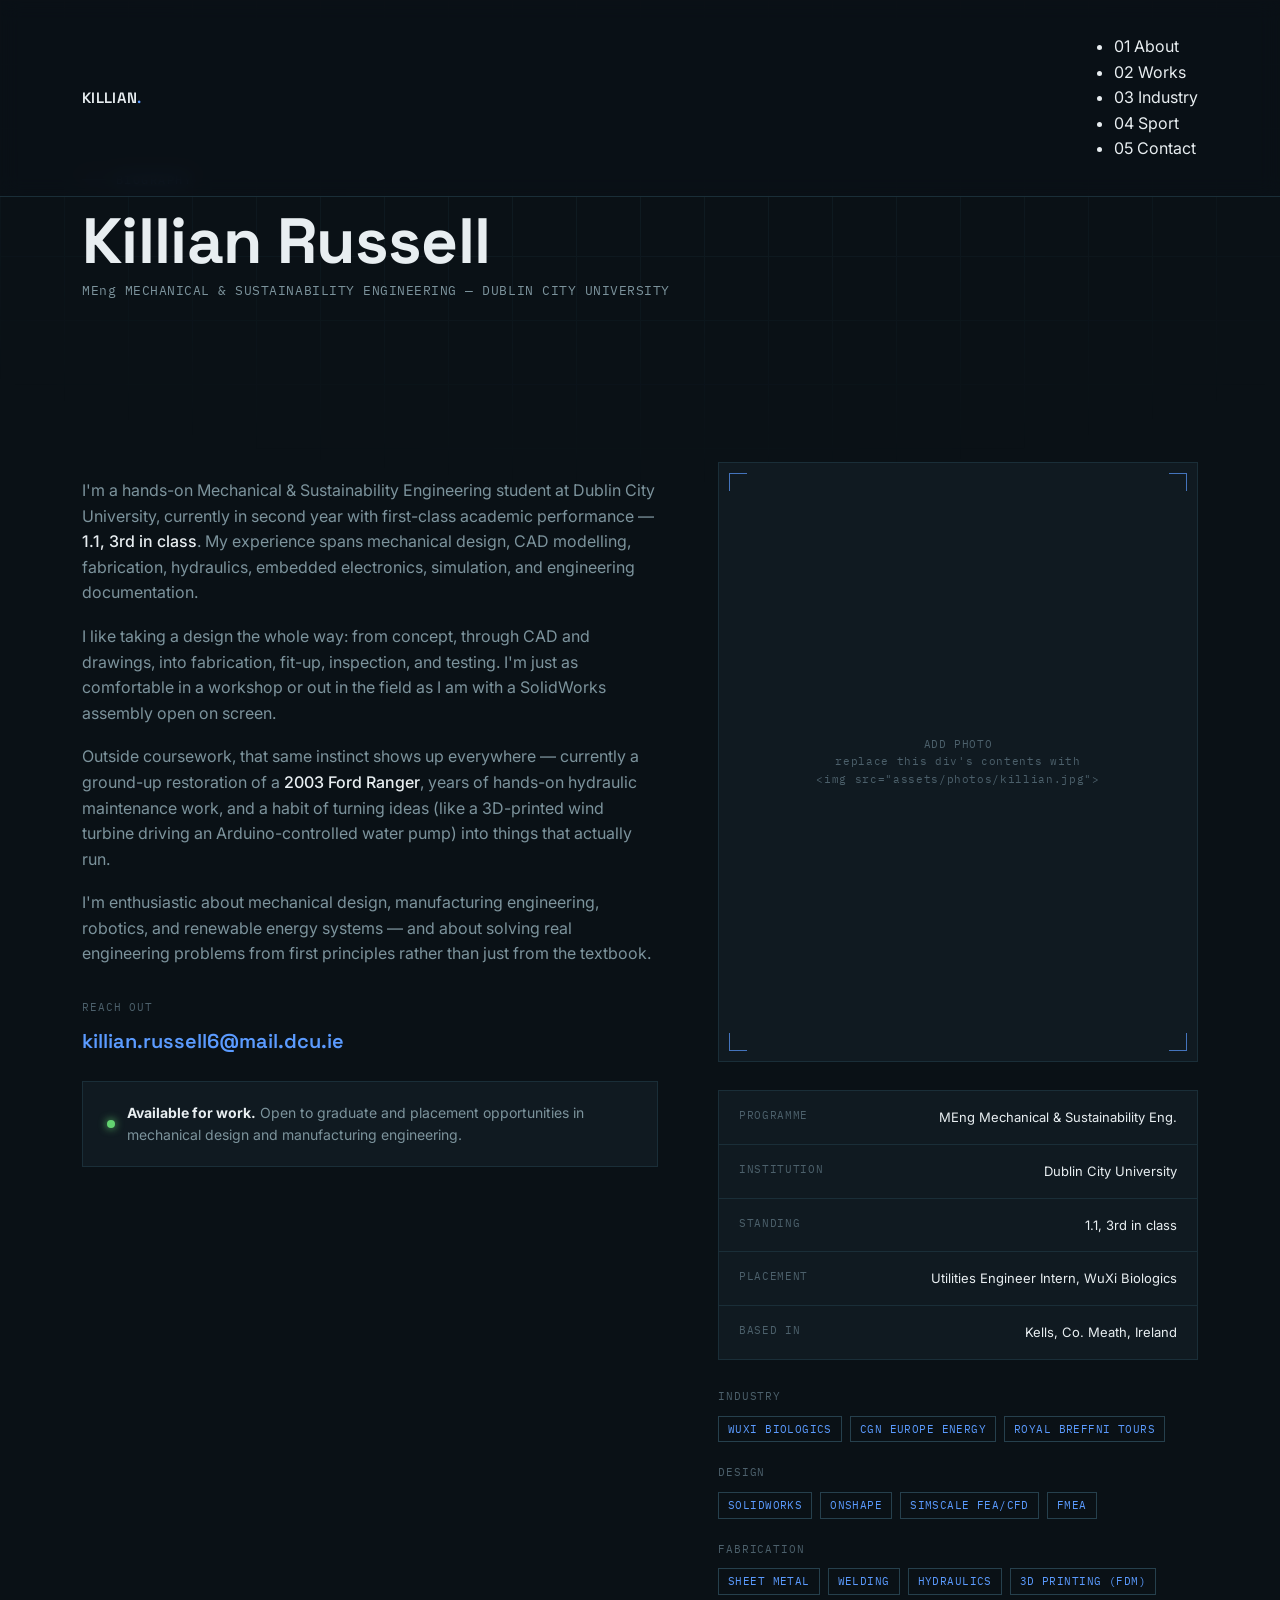
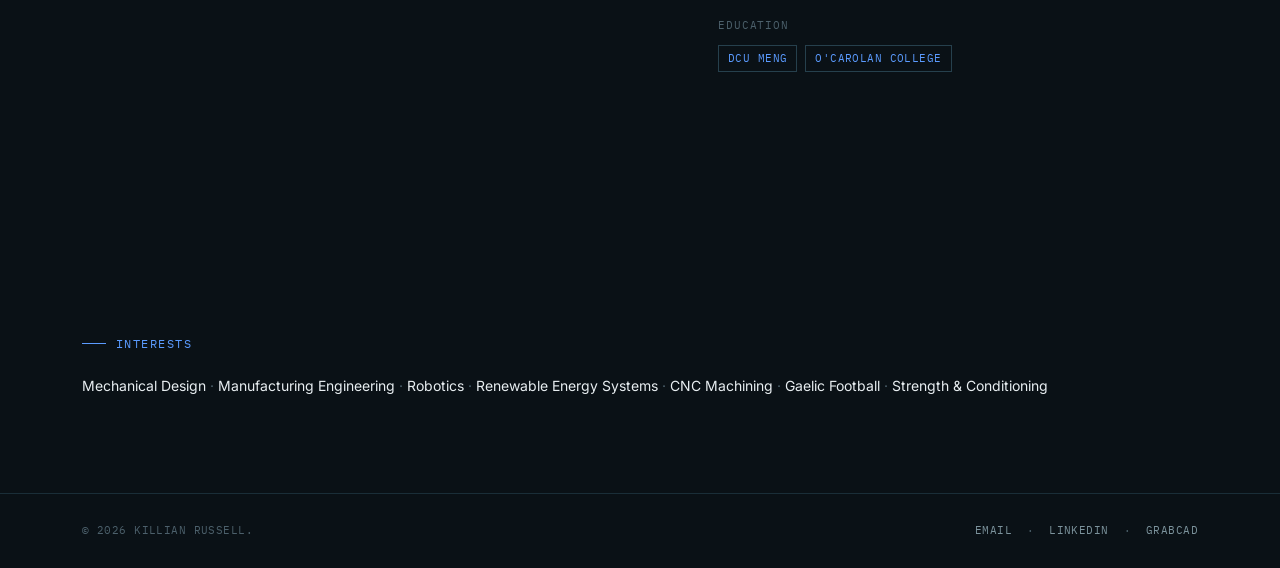
==== about.html @ d5343902 "Add files via upload Initial site launch" ====
<!DOCTYPE html>
<html lang="en">
<head>
<meta charset="UTF-8">
<meta name="viewport" content="width=device-width, initial-scale=1.0">
<title>About — Killian Russell</title>
<meta name="description" content="Killian Russell — MEng Mechanical & Sustainability Engineering student. Background, skills, and experience.">

<link rel="preconnect" href="https://fonts.googleapis.com">
<link rel="preconnect" href="https://fonts.gstatic.com" crossorigin>
<link href="https://fonts.googleapis.com/css2?family=Space+Grotesk:wght@400;500;600;700&family=IBM+Plex+Mono:wght@400;500&family=Inter:wght@400;500;600&display=swap" rel="stylesheet">
<link rel="stylesheet" href="assets/style.css">

<style>
  #hero{ padding-top:170px; padding-bottom:0; }
  .about-name{
    font-size:clamp(38px,6vw,64px);
    line-height:1.0;
    margin-bottom:8px;
  }
  .about-role{
    font-family:'IBM Plex Mono',monospace;
    font-size:13px;
    color:var(--muted);
    letter-spacing:0.04em;
  }

  .about-grid{
    display:grid;
    grid-template-columns:1.2fr 1fr;
    gap:60px;
    align-items:start;
  }
  .about-text p{ color:var(--muted); font-size:16px; margin-bottom:18px; }
  .about-text strong{ color:var(--text); font-weight:500; }

  .reach-out{ margin-top:32px; }
  .reach-out .k{
    font-family:'IBM Plex Mono',monospace; font-size:11px; letter-spacing:0.08em;
    color:var(--muted-2); text-transform:uppercase; margin-bottom:8px;
  }
  .reach-out a{
    font-family:'Space Grotesk',sans-serif; font-size:20px; font-weight:600; color:var(--blue);
  }
  .reach-out a:hover{ text-decoration:underline; }

  /* photo slot */
  .photo-frame{
    position:relative;
    aspect-ratio:4/5;
    border:1px solid var(--line-soft);
    background:var(--panel);
    display:flex;
    align-items:center;
    justify-content:center;
    margin-bottom:28px;
    overflow:hidden;
  }
  .photo-frame img{ width:100%; height:100%; object-fit:cover; }
  .photo-frame .corner{
    position:absolute; width:18px; height:18px; border:1px solid var(--blue); opacity:0.7;
  }
  .photo-frame .corner.tl{ top:10px; left:10px; border-right:none; border-bottom:none; }
  .photo-frame .corner.tr{ top:10px; right:10px; border-left:none; border-bottom:none; }
  .photo-frame .corner.bl{ bottom:10px; left:10px; border-right:none; border-top:none; }
  .photo-frame .corner.br{ bottom:10px; right:10px; border-left:none; border-top:none; }
  .photo-frame .placeholder-label{
    font-family:'IBM Plex Mono',monospace; font-size:11px; color:var(--muted-2);
    text-align:center; letter-spacing:0.06em; padding:0 20px;
  }

  /* tag groups */
  .tag-group{ margin-bottom:22px; }
  .tag-group .k{
    font-family:'IBM Plex Mono',monospace; font-size:11px; letter-spacing:0.08em;
    color:var(--muted-2); text-transform:uppercase; margin-bottom:10px;
  }
  .tag-row{ display:flex; flex-wrap:wrap; gap:8px; }

  .interests-line{
    color:var(--muted); font-size:14px; line-height:1.9;
  }
  .interests-line span{ color:var(--text); }
  .interests-line span::after{ content:'  ·  '; color:var(--muted-2); }
  .interests-line span:last-child::after{ content:''; }

  @media (max-width:820px){
    .about-grid{ grid-template-columns:1fr; }
  }
</style>
</head>
<body>

<div class="grid-bg"></div>

<header>
  <div class="nav-inner">
    <a class="brand" href="about.html">KILLIAN<span class="dot">.</span></a>
    <button class="nav-toggle" id="navToggle" aria-label="Toggle menu" aria-expanded="false">MENU</button>
    <ul id="navList">
      <li><a href="about.html" class="active">01 About</a></li>
      <li><a href="works.html">02 Works</a></li>
      <li><a href="industry.html">03 Industry</a></li>
      <li><a href="sport.html">04 Sport</a></li>
      <li><a href="contact.html">05 Contact</a></li>
    </ul>
  </div>
</header>

<main>

<section id="hero">
  <div class="wrap">
    <div class="eyebrow">Biography</div>
    <h1 class="about-name">Killian Russell</h1>
    <div class="about-role">MEng MECHANICAL &amp; SUSTAINABILITY ENGINEERING — DUBLIN CITY UNIVERSITY</div>
  </div>
</section>

<section class="tight">
  <div class="wrap">
    <div class="about-grid">

      <div class="reveal">
        <div class="about-text">
          <p>I'm a hands-on Mechanical &amp; Sustainability Engineering student at Dublin City University, currently in second year with first-class academic performance — <strong>1.1, 3rd in class</strong>. My experience spans mechanical design, CAD modelling, fabrication, hydraulics, embedded electronics, simulation, and engineering documentation.</p>
          <p>I like taking a design the whole way: from concept, through CAD and drawings, into fabrication, fit-up, inspection, and testing. I'm just as comfortable in a workshop or out in the field as I am with a SolidWorks assembly open on screen.</p>
          <p>Outside coursework, that same instinct shows up everywhere — currently a ground-up restoration of a <strong>2003 Ford Ranger</strong>, years of hands-on hydraulic maintenance work, and a habit of turning ideas (like a 3D-printed wind turbine driving an Arduino-controlled water pump) into things that actually run.</p>
          <p>I'm enthusiastic about mechanical design, manufacturing engineering, robotics, and renewable energy systems — and about solving real engineering problems from first principles rather than just from the textbook.</p>
        </div>

        <div class="reach-out">
          <div class="k">Reach out</div>
          <a href="mailto:killian.russell6@mail.dcu.ie">killian.russell6@mail.dcu.ie</a>
        </div>

        <div class="availability">
          <span class="status-dot"></span>
          <p><strong>Available for work.</strong> Open to graduate and placement opportunities in mechanical design and manufacturing engineering.</p>
        </div>
      </div>

      <div class="reveal">
        <div class="photo-frame">
          <div class="corner tl"></div>
          <div class="corner tr"></div>
          <div class="corner bl"></div>
          <div class="corner br"></div>
          <div class="placeholder-label">ADD PHOTO<br>replace this div's contents with<br>&lt;img src="assets/photos/killian.jpg"&gt;</div>
        </div>

        <div class="spec-table" style="margin-bottom:28px;">
          <div class="spec-row"><div class="k">Programme</div><div class="v">MEng Mechanical &amp; Sustainability Eng.</div></div>
          <div class="spec-row"><div class="k">Institution</div><div class="v">Dublin City University</div></div>
          <div class="spec-row"><div class="k">Standing</div><div class="v">1.1, 3rd in class</div></div>
          <div class="spec-row"><div class="k">Placement</div><div class="v">Utilities Engineer Intern, WuXi Biologics</div></div>
          <div class="spec-row"><div class="k">Based in</div><div class="v">Kells, Co. Meath, Ireland</div></div>
        </div>

        <div class="tag-group">
          <div class="k">Industry</div>
          <div class="tag-row">
            <span class="chip">WuXi Biologics</span>
            <span class="chip">CGN Europe Energy</span>
            <span class="chip">Royal Breffni Tours</span>
          </div>
        </div>
        <div class="tag-group">
          <div class="k">Design</div>
          <div class="tag-row">
            <span class="chip">SolidWorks</span>
            <span class="chip">Onshape</span>
            <span class="chip">SimScale FEA/CFD</span>
            <span class="chip">FMEA</span>
          </div>
        </div>
        <div class="tag-group">
          <div class="k">Fabrication</div>
          <div class="tag-row">
            <span class="chip">Sheet Metal</span>
            <span class="chip">Welding</span>
            <span class="chip">Hydraulics</span>
            <span class="chip">3D Printing (FDM)</span>
          </div>
        </div>
        <div class="tag-group">
          <div class="k">Education</div>
          <div class="tag-row">
            <span class="chip">DCU MEng</span>
            <span class="chip">O'Carolan College</span>
          </div>
        </div>
      </div>

    </div>
  </div>
</section>

<section class="tight">
  <div class="wrap">
    <div class="eyebrow">Interests</div>
    <p class="interests-line">
      <span>Mechanical Design</span>
      <span>Manufacturing Engineering</span>
      <span>Robotics</span>
      <span>Renewable Energy Systems</span>
      <span>CNC Machining</span>
      <span>Gaelic Football</span>
      <span>Strength &amp; Conditioning</span>
    </p>
  </div>
</section>

</main>

<footer>
  <div class="wrap footer-inner">
    <div>© 2026 KILLIAN RUSSELL.</div>
    <div><a href="mailto:killian.russell6@mail.dcu.ie">EMAIL</a> &nbsp;·&nbsp; <a href="https://www.linkedin.com/in/killian-russell" target="_blank" rel="noopener">LINKEDIN</a> &nbsp;·&nbsp; <a href="https://grabcad.com/killian.russell-1" target="_blank" rel="noopener">GRABCAD</a></div>
  </div>
</footer>

<script>
  const navToggle = document.getElementById('navToggle');
  const navList = document.getElementById('navList');
  navToggle.addEventListener('click', () => {
    const open = navList.classList.toggle('open');
    navToggle.setAttribute('aria-expanded', open);
  });
  navList.querySelectorAll('a').forEach(a => a.addEventListener('click', () => {
    navList.classList.remove('open');
    navToggle.setAttribute('aria-expanded','false');
  }));

  const revealEls = document.querySelectorAll('.reveal');
  const io = new IntersectionObserver((entries) => {
    entries.forEach(entry => {
      if(entry.isIntersecting){ entry.target.classList.add('in'); io.unobserve(entry.target); }
    });
  }, {threshold:0.12});
  revealEls.forEach(el => io.observe(el));
</script>

</body>
</html>
---- assets/style.css ----
/* ============================================================
   KILLIAN RUSSELL — PORTFOLIO
   Shared design system across all pages.
   Palette: blueprint/schematic — dark charcoal-blue, P&ID blue,
   gauge amber. Type: Space Grotesk (display), Inter (body),
   IBM Plex Mono (technical/data labels).
   ============================================================ */

:root{
  --ink:#0A1116;
  --panel:#101A21;
  --panel-2:#0D161C;
  --line:#26404D;
  --line-soft:#1A2E38;
  --blue:#5B9BFF;
  --amber:#F0A73C;
  --text:#E8EEF1;
  --muted:#7C939C;
  --muted-2:#4C606B;
  --maxw:1180px;
}

*{box-sizing:border-box;}
html{scroll-behavior:smooth;}
body{
  margin:0;
  background:var(--ink);
  color:var(--text);
  font-family:'Inter',sans-serif;
  font-size:16px;
  line-height:1.6;
  -webkit-font-smoothing:antialiased;
}
::selection{background:var(--blue); color:var(--ink);}
h1,h2,h3{ font-family:'Space Grotesk',sans-serif; margin:0; letter-spacing:-0.01em; }
.mono{ font-family:'IBM Plex Mono',monospace; letter-spacing:0.04em; }
a{color:inherit; text-decoration:none;}
img{max-width:100%; display:block;}

.wrap{ max-width:var(--maxw); margin:0 auto; padding:0 32px; }

/* ---------- background schematic grid ---------- */
.grid-bg{
  position:fixed; inset:0; z-index:0;
  background-image:
    linear-gradient(var(--line-soft) 1px, transparent 1px),
    linear-gradient(90deg, var(--line-soft) 1px, transparent 1px);
  background-size:64px 64px;
  opacity:0.35;
  mask-image:radial-gradient(ellipse 90% 60% at 50% 0%, black 40%, transparent 90%);
  pointer-events:none;
}

/* ---------- nav ---------- */
header{
  position:fixed; top:0; left:0; right:0; z-index:50;
  background:rgba(10,17,22,0.82);
  backdrop-filter:blur(10px);
  border-bottom:1px solid var(--line-soft);
}
.nav-inner{
  max-width:var(--maxw); margin:0 auto; padding:18px 32px;
  display:flex; align-items:center; justify-content:space-between;
}
.brand{ font-family:'Space Grotesk',sans-serif; font-weight:600; font-size:15px; letter-spacing:0.02em; }
.brand .dot{color:var(--blue);}
nav ul{ list-style:none; display:flex; gap:26px; margin:0; padding:0; }
nav a{
  font-family:'IBM Plex Mono',monospace; font-size:12px; letter-spacing:0.08em;
  color:var(--muted); text-transform:uppercase; transition:color .2s; position:relative;
}
nav a:hover{color:var(--text);}
nav a.active{color:var(--blue);}
nav a.active::after{
  content:''; position:absolute; left:0; right:0; bottom:-6px; height:1px; background:var(--blue);
}
.nav-toggle{display:none;}
@media (max-width:760px){
  nav ul{
    position:fixed; top:58px; left:0; right:0; flex-direction:column;
    background:var(--panel); border-bottom:1px solid var(--line-soft);
    padding:20px 32px; gap:16px; transform:translateY(-140%); transition:transform .3s ease;
  }
  nav ul.open{transform:translateY(0);}
  .nav-toggle{
    display:block; background:none; border:1px solid var(--line); color:var(--text);
    font-family:'IBM Plex Mono',monospace; font-size:11px; padding:8px 12px; cursor:pointer;
  }
}

main{ position:relative; z-index:1; }
section{ position:relative; z-index:1; padding:140px 0 100px; }
section.tight{ padding-top:160px; padding-bottom:80px; }

.eyebrow{
  font-family:'IBM Plex Mono',monospace; font-size:12px; color:var(--blue);
  letter-spacing:0.12em; text-transform:uppercase; display:flex; align-items:center; gap:10px; margin-bottom:20px;
}
.eyebrow::before{ content:''; width:24px; height:1px; background:var(--blue); }

.sec-head{
  display:flex; justify-content:space-between; align-items:flex-end;
  margin-bottom:56px; gap:24px; flex-wrap:wrap;
}
.sec-head h2{ font-size:clamp(28px,4vw,42px); }
.sec-note{
  font-family:'IBM Plex Mono',monospace; font-size:12px; color:var(--muted-2);
  max-width:280px; text-align:right;
}
@media (max-width:640px){ .sec-note{text-align:left;} }

.btn{
  font-family:'IBM Plex Mono',monospace; font-size:13px; letter-spacing:0.04em;
  padding:14px 26px; border:1px solid var(--line); display:inline-flex; align-items:center; gap:10px; transition:all .2s;
}
.btn-primary{ background:var(--blue); color:var(--ink); border-color:var(--blue); font-weight:500; }
.btn-primary:hover{ background:#78ADFF; border-color:#78ADFF; }
.btn-ghost:hover{ border-color:var(--blue); color:var(--blue); }

footer{
  border-top:1px solid var(--line-soft); padding:28px 0; position:relative; z-index:1;
}
.footer-inner{
  display:flex; justify-content:space-between; align-items:center; flex-wrap:wrap; gap:12px;
  font-family:'IBM Plex Mono',monospace; font-size:11px; color:var(--muted-2); letter-spacing:0.04em;
}
.footer-inner a{color:var(--muted); transition:color .2s;}
.footer-inner a:hover{color:var(--blue);}

.reveal{ opacity:0; transform:translateY(24px); transition:opacity .7s ease, transform .7s ease; }
.reveal.in{ opacity:1; transform:translateY(0); }

@media (prefers-reduced-motion: reduce){
  html{scroll-behavior:auto;}
  .reveal{ transition:none !important; opacity:1 !important; transform:none !important; }
}
:focus-visible{ outline:2px solid var(--blue); outline-offset:3px; }

/* ---------- spec table (reused: About, Industry) ---------- */
.spec-table{ border:1px solid var(--line-soft); background:var(--panel); }
.spec-row{
  display:flex; justify-content:space-between; padding:16px 20px;
  border-bottom:1px solid var(--line-soft); font-size:13px; gap:16px;
}
.spec-row:last-child{border-bottom:none;}
.spec-row .k{
  font-family:'IBM Plex Mono',monospace; color:var(--muted-2); text-transform:uppercase;
  letter-spacing:0.06em; font-size:11px; white-space:nowrap;
}
.spec-row .v{ color:var(--text); text-align:right; }

/* ---------- chips ---------- */
.chip{
  font-family:'IBM Plex Mono',monospace; font-size:10.5px; letter-spacing:0.04em; color:var(--blue);
  border:1px solid var(--line); padding:4px 9px; text-transform:uppercase; display:inline-block;
}

/* ---------- available banner (reused: About) ---------- */
.availability{
  border:1px solid var(--line-soft); background:var(--panel); padding:20px 24px;
  display:flex; align-items:center; gap:12px; margin-top:24px;
}
.availability .status-dot{
  width:8px; height:8px; border-radius:50%; background:#63D471; box-shadow:0 0 8px #63D471; flex:none;
}
.availability p{ margin:0; font-size:14px; color:var(--muted); }
.availability strong{ color:var(--text); }
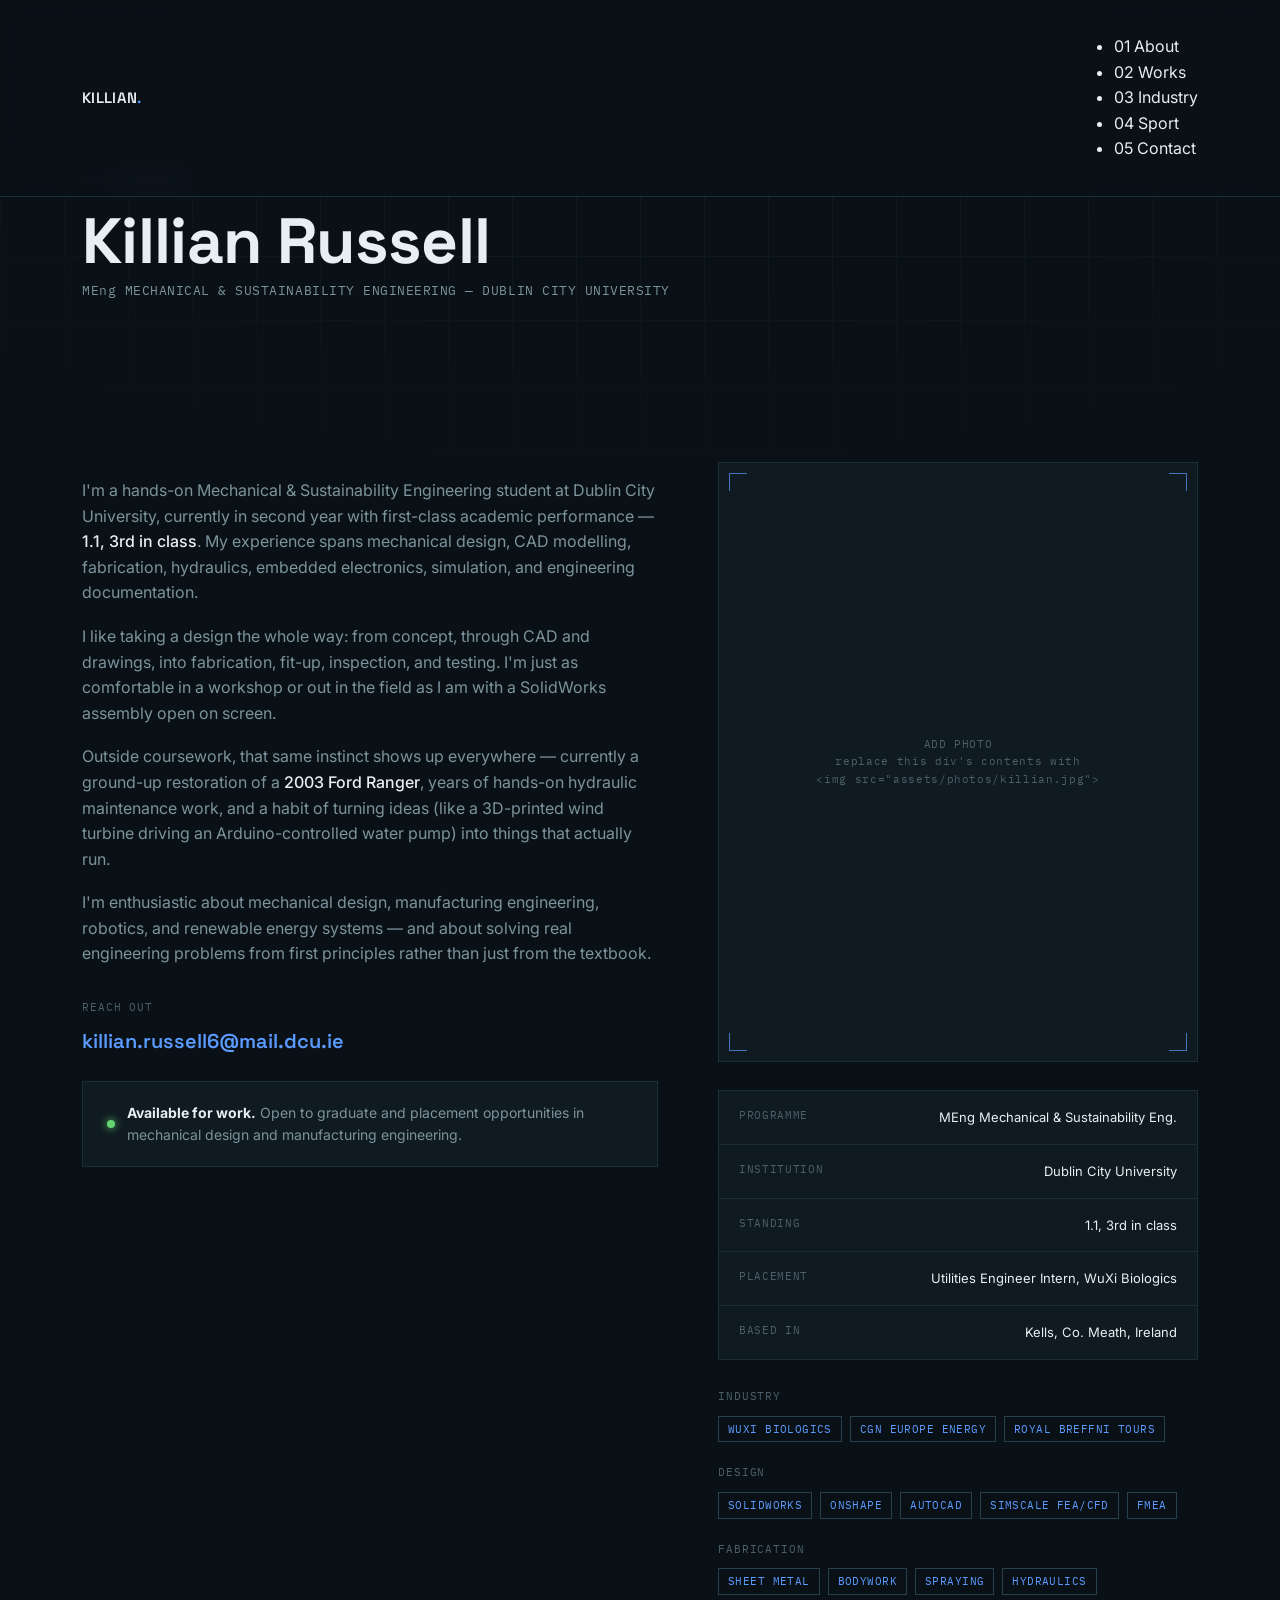
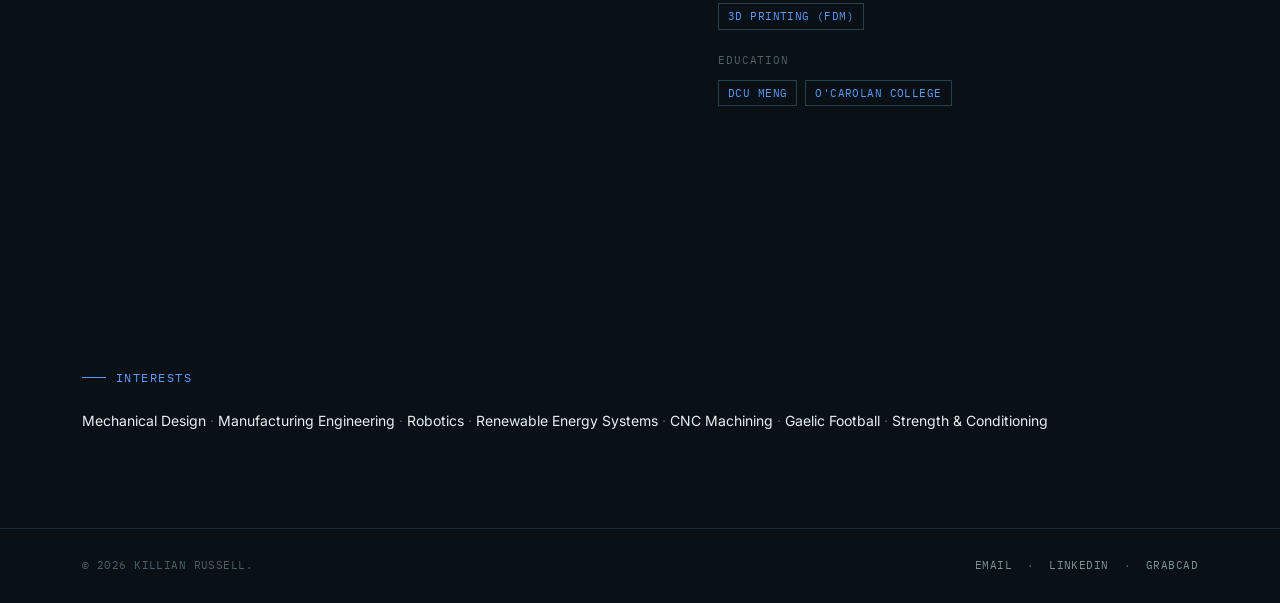
==== commit e729fb80: "Update about.html" ====
--- a/about.html
+++ b/about.html
@@ -170,6 +170,7 @@
           <div class="tag-row">
             <span class="chip">SolidWorks</span>
             <span class="chip">Onshape</span>
+            <span class="chip">AutoCAD</span>
             <span class="chip">SimScale FEA/CFD</span>
             <span class="chip">FMEA</span>
           </div>
@@ -178,7 +179,8 @@
           <div class="k">Fabrication</div>
           <div class="tag-row">
             <span class="chip">Sheet Metal</span>
-            <span class="chip">Welding</span>
+            <span class="chip">Bodywork</span>
+            <span class="chip">Spraying</span>
             <span class="chip">Hydraulics</span>
             <span class="chip">3D Printing (FDM)</span>
           </div>
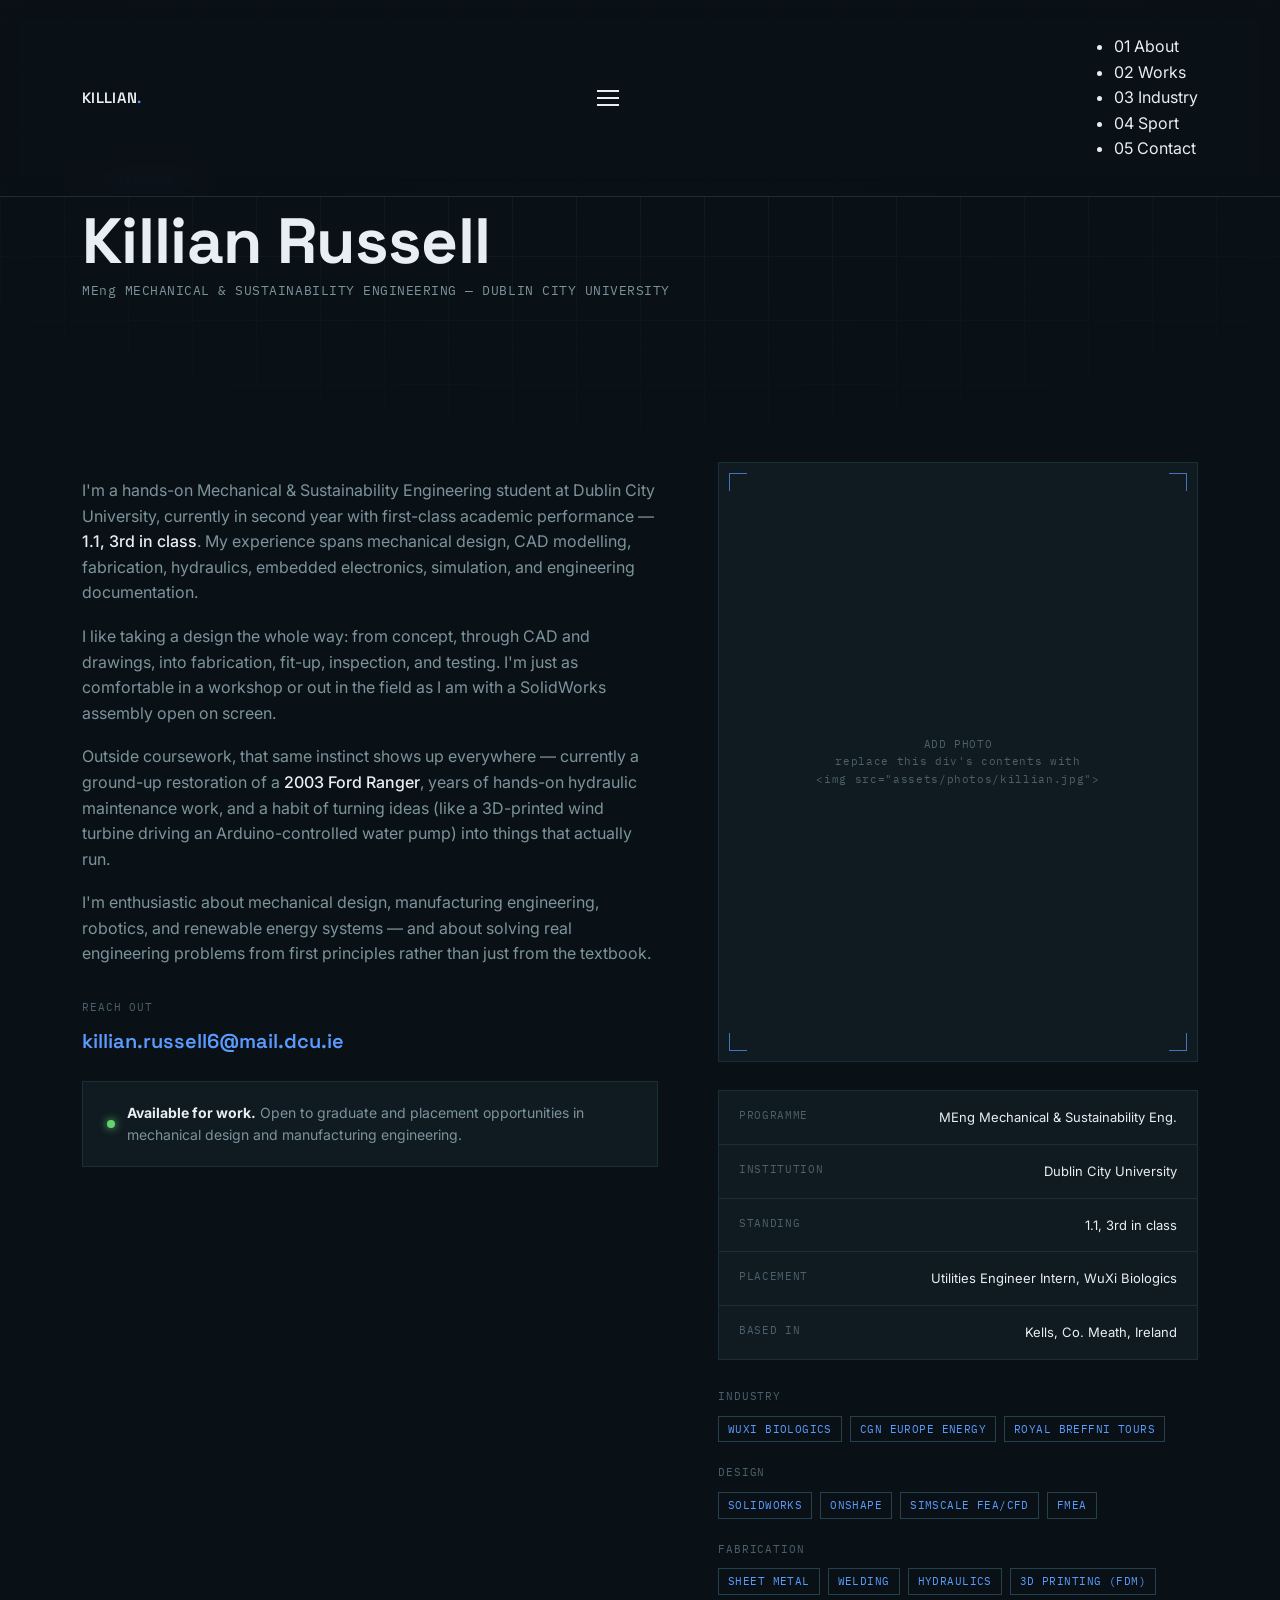
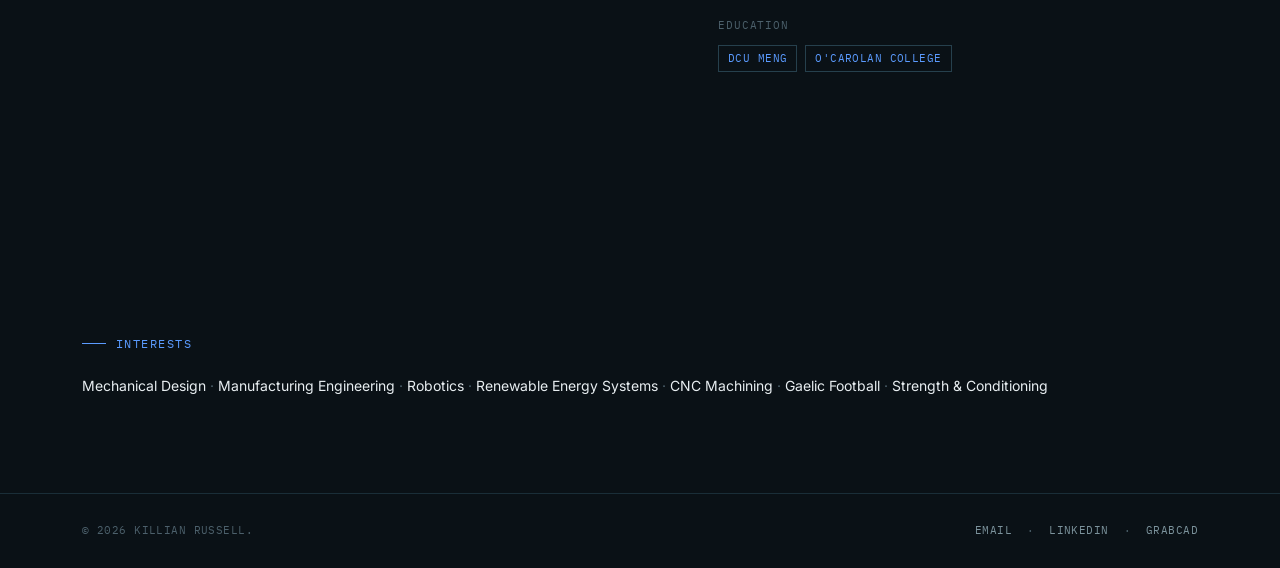
==== commit d7948cf7: "Add files via upload" ====
--- a/about.html
+++ b/about.html
@@ -96,7 +96,7 @@
 <header>
   <div class="nav-inner">
     <a class="brand" href="about.html">KILLIAN<span class="dot">.</span></a>
-    <button class="nav-toggle" id="navToggle" aria-label="Toggle menu" aria-expanded="false">MENU</button>
+    <button class="nav-toggle" id="navToggle" aria-label="Toggle menu" aria-expanded="false"><span class="bar"></span><span class="bar"></span><span class="bar"></span></button>
     <ul id="navList">
       <li><a href="about.html" class="active">01 About</a></li>
       <li><a href="works.html">02 Works</a></li>
@@ -170,7 +170,6 @@
           <div class="tag-row">
             <span class="chip">SolidWorks</span>
             <span class="chip">Onshape</span>
-            <span class="chip">AutoCAD</span>
             <span class="chip">SimScale FEA/CFD</span>
             <span class="chip">FMEA</span>
           </div>
@@ -179,8 +178,7 @@
           <div class="k">Fabrication</div>
           <div class="tag-row">
             <span class="chip">Sheet Metal</span>
-            <span class="chip">Bodywork</span>
-            <span class="chip">Spraying</span>
+            <span class="chip">Welding</span>
             <span class="chip">Hydraulics</span>
             <span class="chip">3D Printing (FDM)</span>
           </div>
@@ -227,10 +225,12 @@
   const navList = document.getElementById('navList');
   navToggle.addEventListener('click', () => {
     const open = navList.classList.toggle('open');
+    navToggle.classList.toggle('open', open);
     navToggle.setAttribute('aria-expanded', open);
   });
   navList.querySelectorAll('a').forEach(a => a.addEventListener('click', () => {
     navList.classList.remove('open');
+    navToggle.classList.remove('open');
     navToggle.setAttribute('aria-expanded','false');
   }));
 
--- a/assets/style.css
+++ b/assets/style.css
@@ -64,7 +64,13 @@
 }
 .brand{ font-family:'Space Grotesk',sans-serif; font-weight:600; font-size:15px; letter-spacing:0.02em; }
 .brand .dot{color:var(--blue);}
-nav ul{ list-style:none; display:flex; gap:26px; margin:0; padding:0; }
+nav ul{
+  list-style:none; margin:0; padding:0; display:flex;
+  position:fixed; top:58px; left:0; right:0; flex-direction:column;
+  background:var(--panel); border-bottom:1px solid var(--line-soft);
+  padding:20px 32px; gap:16px; transform:translateY(-140%); transition:transform .3s ease;
+}
+nav ul.open{transform:translateY(0);}
 nav a{
   font-family:'IBM Plex Mono',monospace; font-size:12px; letter-spacing:0.08em;
   color:var(--muted); text-transform:uppercase; transition:color .2s; position:relative;
@@ -74,19 +80,16 @@
 nav a.active::after{
   content:''; position:absolute; left:0; right:0; bottom:-6px; height:1px; background:var(--blue);
 }
-.nav-toggle{display:none;}
-@media (max-width:760px){
-  nav ul{
-    position:fixed; top:58px; left:0; right:0; flex-direction:column;
-    background:var(--panel); border-bottom:1px solid var(--line-soft);
-    padding:20px 32px; gap:16px; transform:translateY(-140%); transition:transform .3s ease;
-  }
-  nav ul.open{transform:translateY(0);}
-  .nav-toggle{
-    display:block; background:none; border:1px solid var(--line); color:var(--text);
-    font-family:'IBM Plex Mono',monospace; font-size:11px; padding:8px 12px; cursor:pointer;
-  }
+.nav-toggle{
+  display:flex; flex-direction:column; justify-content:center; align-items:center; gap:5px;
+  background:none; border:none; cursor:pointer; padding:8px; width:34px; height:34px; flex:none;
 }
+.nav-toggle .bar{
+  width:22px; height:2px; background:var(--text); transition:transform .25s ease, opacity .2s ease;
+}
+.nav-toggle.open .bar:nth-child(1){ transform:translateY(7px) rotate(45deg); }
+.nav-toggle.open .bar:nth-child(2){ opacity:0; }
+.nav-toggle.open .bar:nth-child(3){ transform:translateY(-7px) rotate(-45deg); }
 
 main{ position:relative; z-index:1; }
 section{ position:relative; z-index:1; padding:140px 0 100px; }
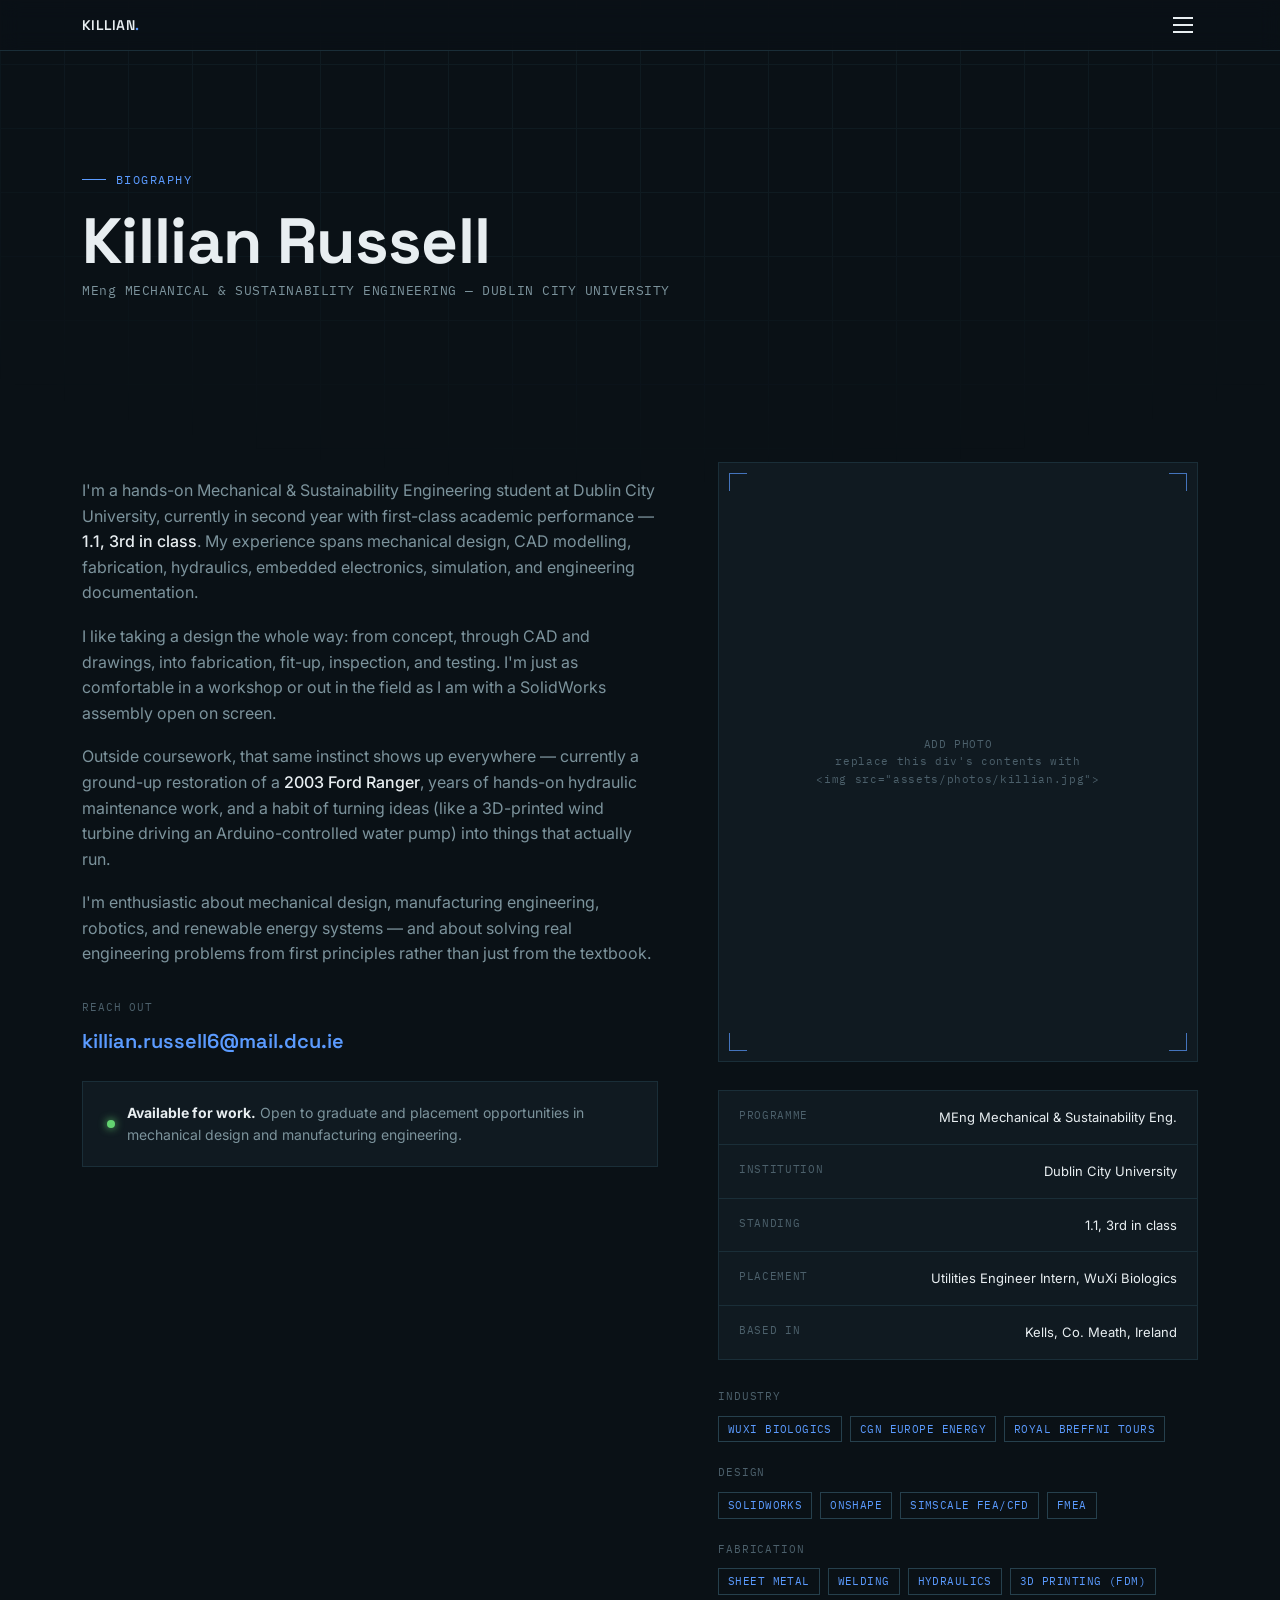
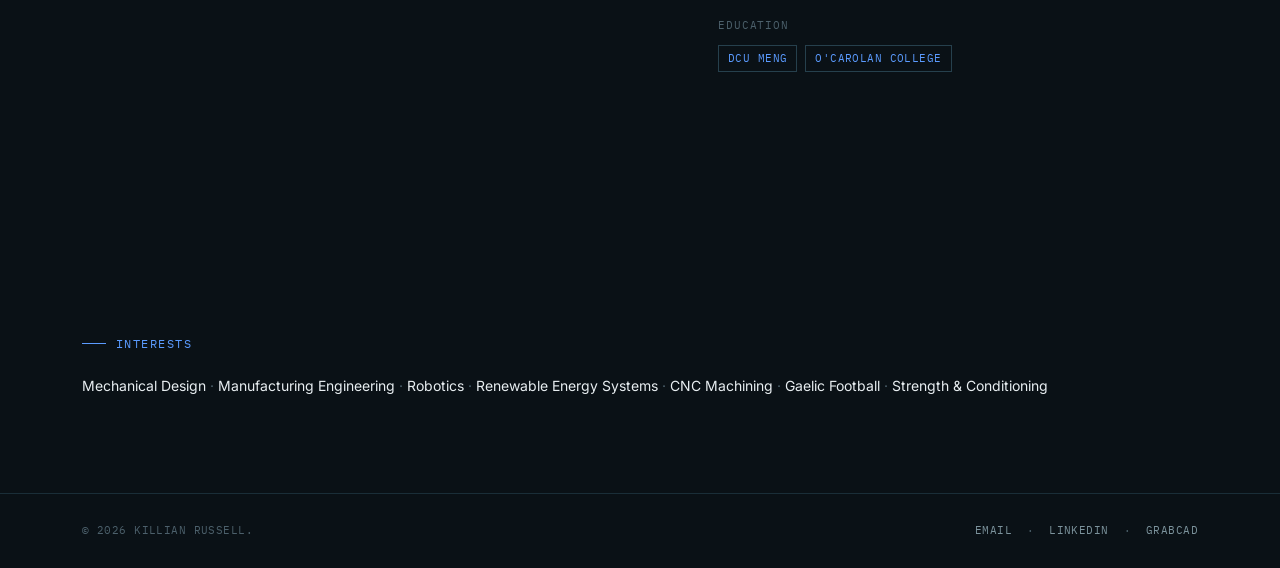
==== commit ce5108a8: "Update about.html" ====
--- a/about.html
+++ b/about.html
@@ -95,7 +95,7 @@
 
 <header>
   <div class="nav-inner">
-    <a class="brand" href="about.html">KILLIAN<span class="dot">.</span></a>
+    <a class="brand" href="index.html">KILLIAN<span class="dot">.</span></a>
     <button class="nav-toggle" id="navToggle" aria-label="Toggle menu" aria-expanded="false"><span class="bar"></span><span class="bar"></span><span class="bar"></span></button>
     <ul id="navList">
       <li><a href="about.html" class="active">01 About</a></li>
--- a/assets/style.css
+++ b/assets/style.css
@@ -59,33 +59,33 @@
   border-bottom:1px solid var(--line-soft);
 }
 .nav-inner{
-  max-width:var(--maxw); margin:0 auto; padding:18px 32px;
+  max-width:var(--maxw); margin:0 auto; padding:10px 32px;
   display:flex; align-items:center; justify-content:space-between;
 }
-.brand{ font-family:'Space Grotesk',sans-serif; font-weight:600; font-size:15px; letter-spacing:0.02em; }
+.brand{ font-family:'Space Grotesk',sans-serif; font-weight:600; font-size:14px; letter-spacing:0.02em; }
 .brand .dot{color:var(--blue);}
-nav ul{
+#navList{
   list-style:none; margin:0; padding:0; display:flex;
-  position:fixed; top:58px; left:0; right:0; flex-direction:column;
+  position:fixed; top:50px; left:0; right:0; flex-direction:column;
   background:var(--panel); border-bottom:1px solid var(--line-soft);
   padding:20px 32px; gap:16px; transform:translateY(-140%); transition:transform .3s ease;
 }
-nav ul.open{transform:translateY(0);}
-nav a{
+#navList.open{transform:translateY(0);}
+#navList a{
   font-family:'IBM Plex Mono',monospace; font-size:12px; letter-spacing:0.08em;
   color:var(--muted); text-transform:uppercase; transition:color .2s; position:relative;
 }
-nav a:hover{color:var(--text);}
-nav a.active{color:var(--blue);}
-nav a.active::after{
+#navList a:hover{color:var(--text);}
+#navList a.active{color:var(--blue);}
+#navList a.active::after{
   content:''; position:absolute; left:0; right:0; bottom:-6px; height:1px; background:var(--blue);
 }
 .nav-toggle{
   display:flex; flex-direction:column; justify-content:center; align-items:center; gap:5px;
-  background:none; border:none; cursor:pointer; padding:8px; width:34px; height:34px; flex:none;
+  background:none; border:none; cursor:pointer; padding:6px; width:30px; height:30px; flex:none;
 }
 .nav-toggle .bar{
-  width:22px; height:2px; background:var(--text); transition:transform .25s ease, opacity .2s ease;
+  width:20px; height:2px; background:var(--text); transition:transform .25s ease, opacity .2s ease;
 }
 .nav-toggle.open .bar:nth-child(1){ transform:translateY(7px) rotate(45deg); }
 .nav-toggle.open .bar:nth-child(2){ opacity:0; }
